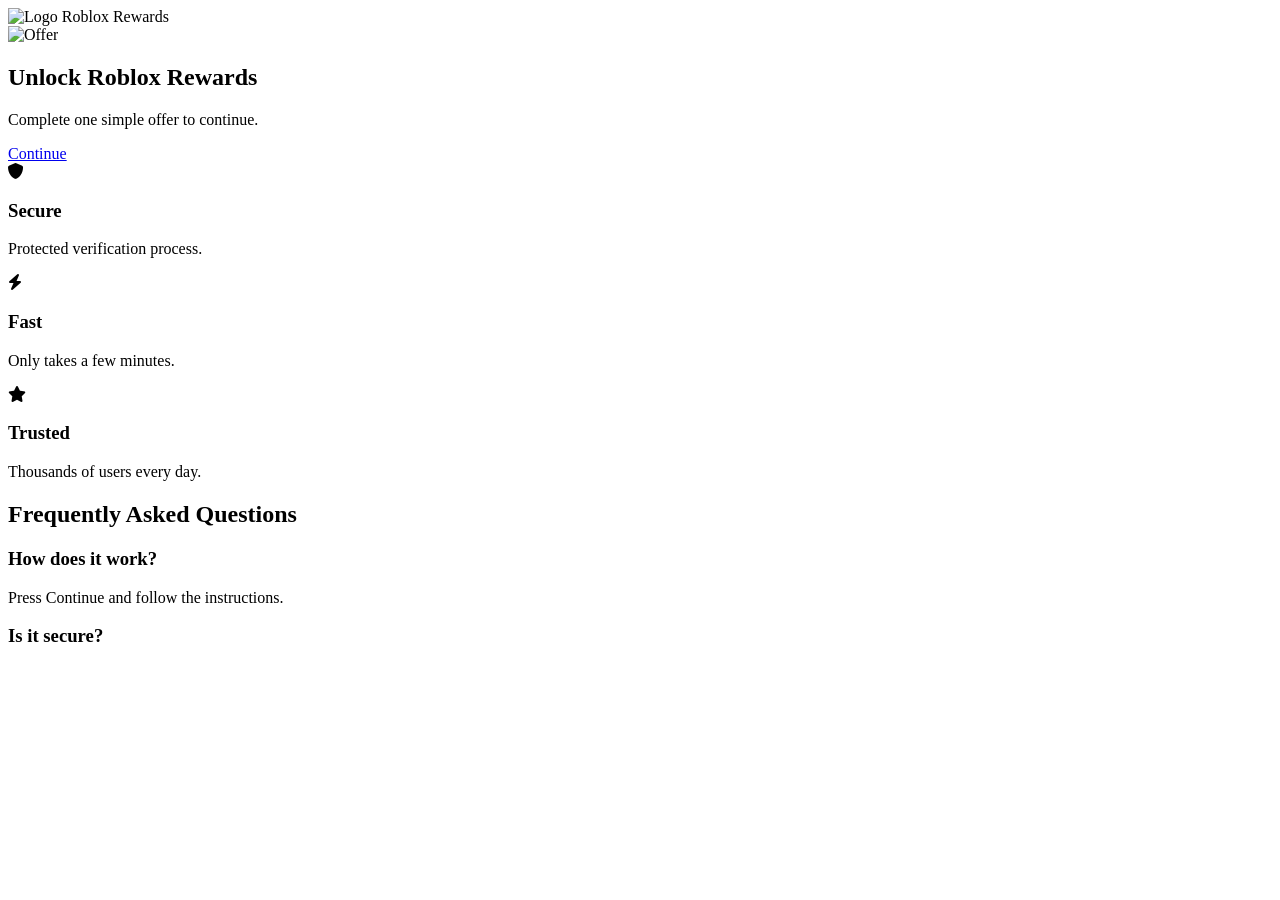
==== roblox/index.html @ 37310b15 "Create index.html" ====
<!DOCTYPE html>
<html lang="en">
<head>
<meta charset="UTF-8">
<meta name="viewport" content="width=device-width, initial-scale=1.0">
<title>Roblox Rewards</title>

<link rel="stylesheet" href="style.css">

<link href="https://fonts.googleapis.com/css2?family=Poppins:wght@300;400;500;600;700&display=swap" rel="stylesheet">

<link rel="stylesheet" href="https://cdnjs.cloudflare.com/ajax/libs/font-awesome/6.6.0/css/all.min.css">
</head>

<body>

<header>
<div class="logo">
<img src="images/logo.png" alt="Logo">
<span>Roblox Rewards</span>
</div>
</header>

<section class="hero">

<img id="offerImage" src="images/hero.jpg" alt="Offer">

<h1 id="offerTitle">Unlock Roblox Rewards</h1>

<p id="offerDesc">
Complete one simple offer to continue.
</p>

<a id="offerButton" href="#">
Continue
</a>

</section>

<section class="features">

<div class="card">
<i class="fa-solid fa-shield"></i>
<h3>Secure</h3>
<p>Protected verification process.</p>
</div>

<div class="card">
<i class="fa-solid fa-bolt"></i>
<h3>Fast</h3>
<p>Only takes a few minutes.</p>
</div>

<div class="card">
<i class="fa-solid fa-star"></i>
<h3>Trusted</h3>
<p>Thousands of users every day.</p>
</div>

</section>

<section class="faq">

<h2>Frequently Asked Questions</h2>

<div class="faq-item">
<h3>How does it work?</h3>
<p>Press Continue and follow the instructions.</p>
</div>

<div class="faq-item">
<h3>Is it secure?</h3
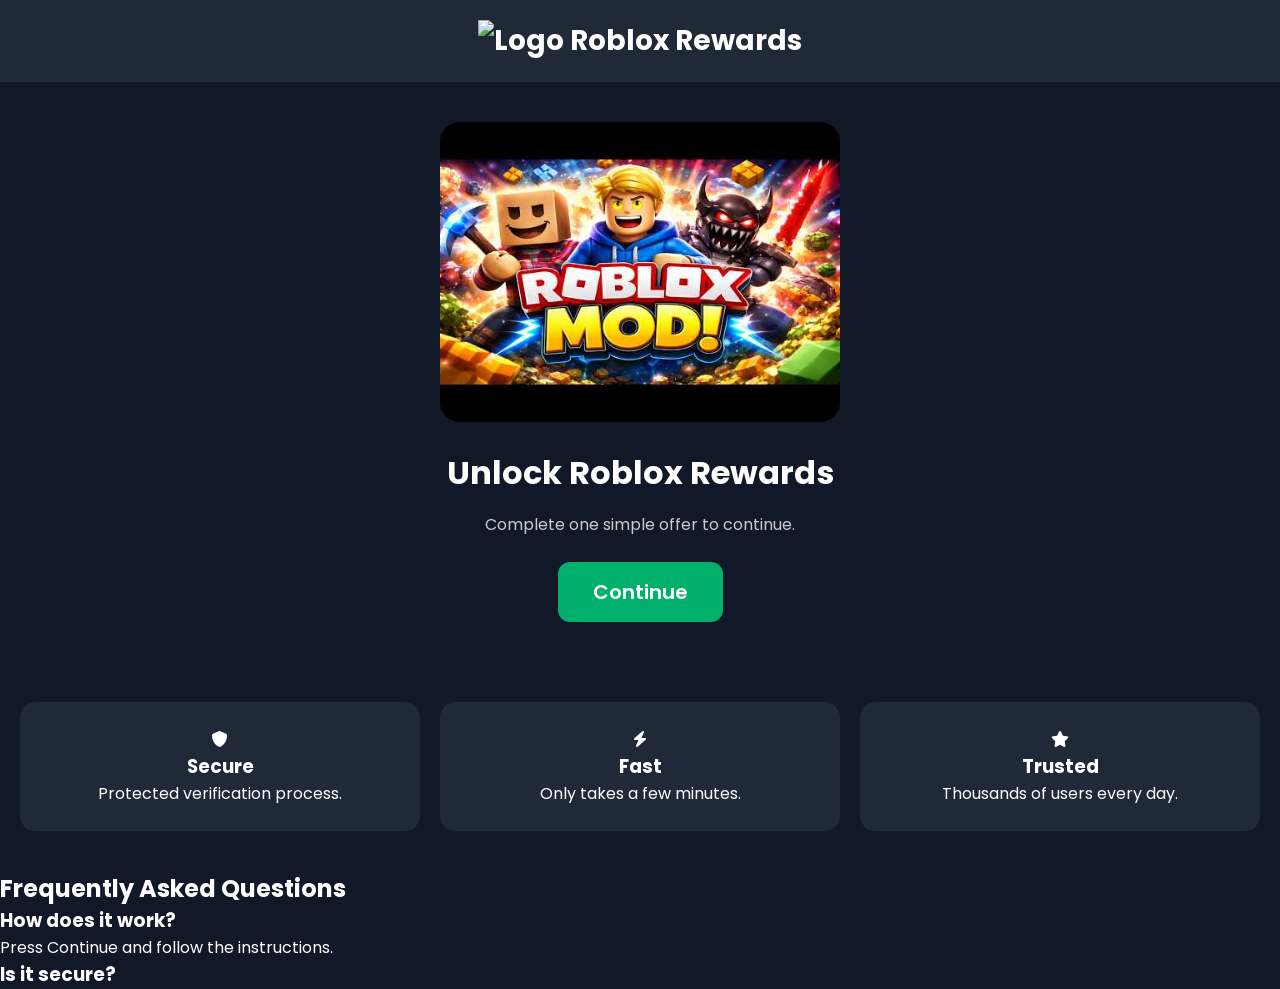
==== commit 254a60ae: "Update index.html" ====
--- a/roblox/index.html
+++ b/roblox/index.html
@@ -23,7 +23,7 @@
 
 <section class="hero">
 
-<img id="offerImage" src="images/hero.jpg" alt="Offer">
+<img id="offerImage" src="images/hqdefault.jpg" alt="Offer">
 
 <h1 id="offerTitle">Unlock Roblox Rewards</h1>
 
--- a/roblox/style.css
+++ b/roblox/style.css
@@ -0,0 +1,75 @@
+*{
+margin:0;
+padding:0;
+box-sizing:border-box;
+font-family:'Poppins',sans-serif;
+}
+
+body{
+background:#111827;
+color:#fff;
+}
+
+header{
+background:#1f2937;
+padding:20px;
+text-align:center;
+}
+
+.logo{
+font-size:28px;
+font-weight:700;
+}
+
+.hero{
+padding:40px 20px;
+text-align:center;
+}
+
+.hero img{
+width:100%;
+max-width:400px;
+border-radius:20px;
+margin-bottom:20px;
+}
+
+.hero h1{
+font-size:32px;
+margin-bottom:15px;
+}
+
+.hero p{
+color:#ccc;
+margin-bottom:25px;
+}
+
+#offerButton{
+display:inline-block;
+background:#00b06b;
+color:#fff;
+padding:15px 35px;
+border-radius:12px;
+text-decoration:none;
+font-size:20px;
+font-weight:600;
+}
+
+.features{
+display:grid;
+grid-template-columns:repeat(auto-fit,minmax(220px,1fr));
+gap:20px;
+padding:40px 20px;
+}
+
+.card{
+background:#1f2937;
+padding:25px;
+border-radius:15px;
+text-align:center;
+}
+
+footer{
+padding:30px;
+text-align:center;
+color:#aaa;
+}
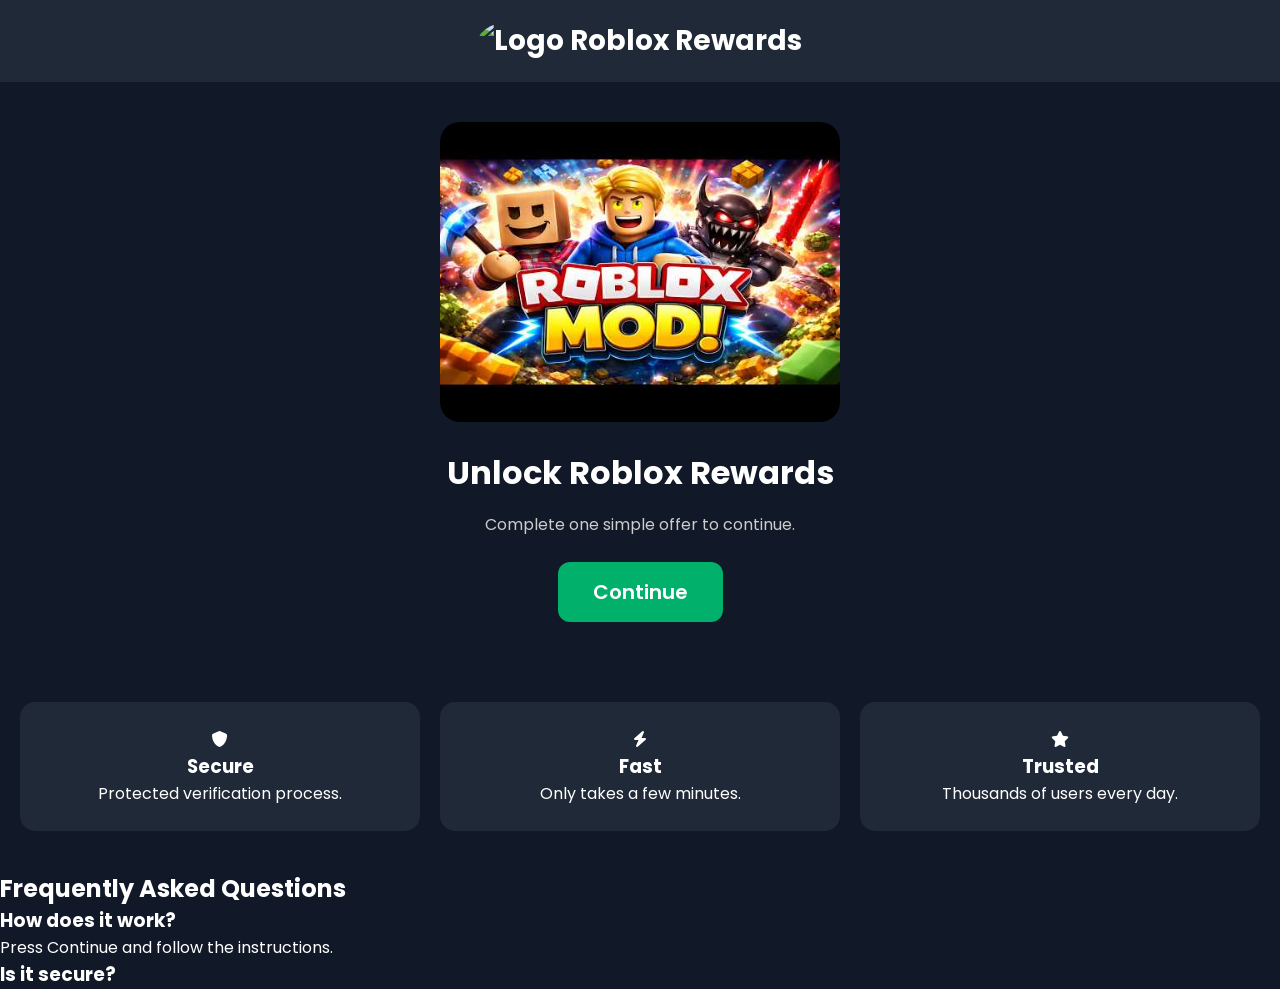
==== commit a614e5c1: "Update index.html" ====
--- a/roblox/index.html
+++ b/roblox/index.html
@@ -16,7 +16,7 @@
 
 <header>
 <div class="logo">
-<img src="images/logo.png" alt="Logo">
+<img src="images/hqdefaul.jpg" alt="Logo">
 <span>Roblox Rewards</span>
 </div>
 </header>
--- a/roblox/style.css
+++ b/roblox/style.css
@@ -73,3 +73,21 @@
 text-align:center;
 color:#aaa;
 }
+.logo img{
+    width:50px;
+    height:50px;
+    border-radius:50%;
+    animation: logoSpin 3s infinite ease-in-out;
+}
+
+@keyframes logoSpin{
+    0%{
+        transform:scale(1) rotate(0deg);
+    }
+    50%{
+        transform:scale(1.15) rotate(8deg);
+    }
+    100%{
+        transform:scale(1) rotate(0deg);
+    }
+}
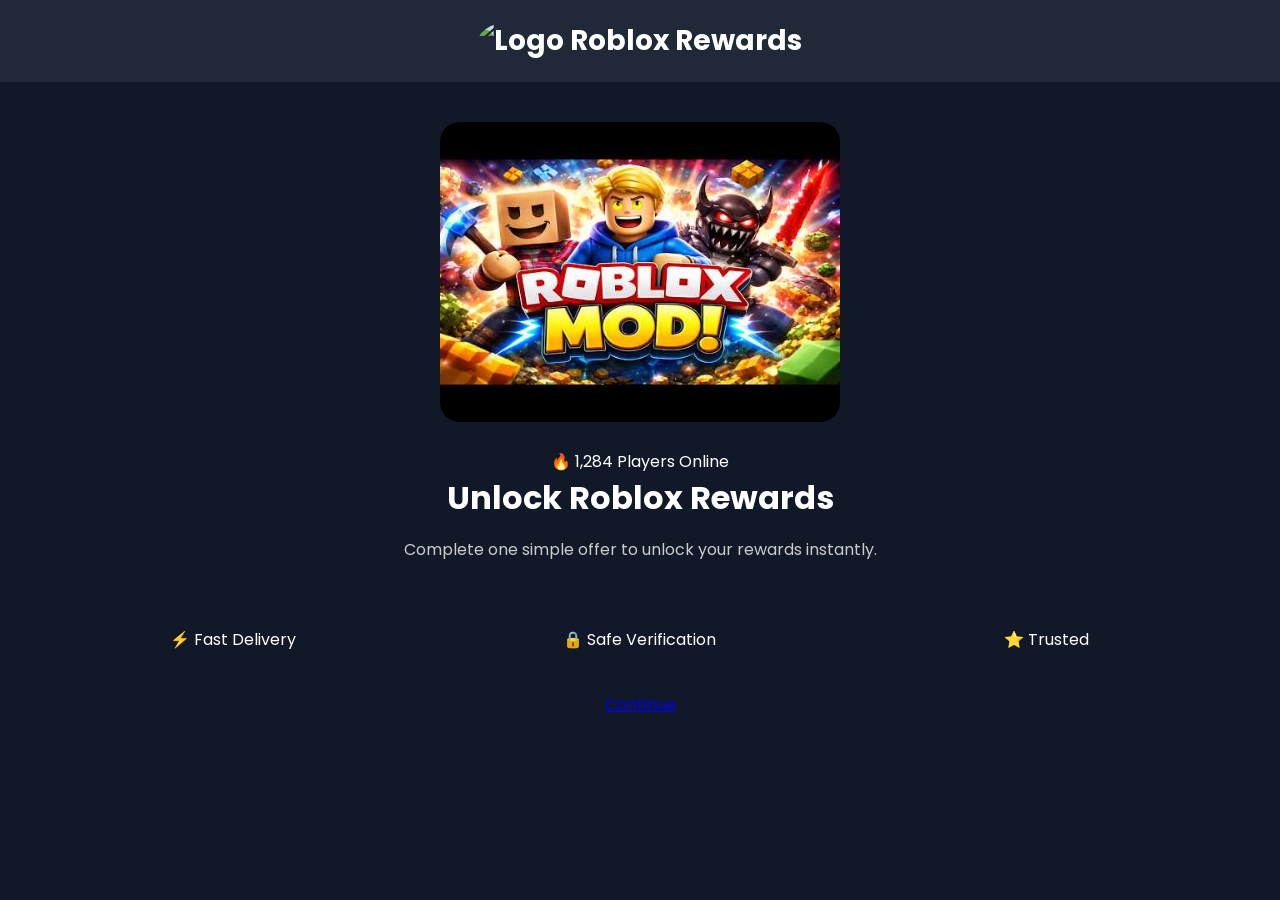
==== commit f197e27e: "Update index.html" ====
--- a/roblox/index.html
+++ b/roblox/index.html
@@ -7,66 +7,58 @@
 
 <link rel="stylesheet" href="style.css">
 
-<link href="https://fonts.googleapis.com/css2?family=Poppins:wght@300;400;500;600;700&display=swap" rel="stylesheet">
+<link href="https://fonts.googleapis.com/css2?family=Poppins:wght@300;400;600;700;800&display=swap" rel="stylesheet">
 
-<link rel="stylesheet" href="https://cdnjs.cloudflare.com/ajax/libs/font-awesome/6.6.0/css/all.min.css">
 </head>
 
 <body>
 
+<div class="background"></div>
+
 <header>
+
 <div class="logo">
-<img src="images/hqdefaul.jpg" alt="Logo">
+<img src="images/logo.png" alt="Logo">
 <span>Roblox Rewards</span>
 </div>
+
 </header>
 
 <section class="hero">
 
-<img id="offerImage" src="images/hqdefault.jpg" alt="Offer">
+<img src="images/hqdefault.jpg" class="hero-img">
 
-<h1 id="offerTitle">Unlock Roblox Rewards</h1>
+<div class="badge">
+🔥 1,284 Players Online
+</div>
 
-<p id="offerDesc">
-Complete one simple offer to continue.
+<h1>Unlock Roblox Rewards</h1>
+
+<p>
+Complete one simple offer to unlock your rewards instantly.
 </p>
 
-<a id="offerButton" href="#">
+<div class="features">
+
+<div class="feature">
+⚡ Fast Delivery
+</div>
+
+<div class="feature">
+🔒 Safe Verification
+</div>
+
+<div class="feature">
+⭐ Trusted
+</div>
+
+</div>
+
+<a href="#" class="btn">
 Continue
 </a>
 
 </section>
 
-<section class="features">
-
-<div class="card">
-<i class="fa-solid fa-shield"></i>
-<h3>Secure</h3>
-<p>Protected verification process.</p>
-</div>
-
-<div class="card">
-<i class="fa-solid fa-bolt"></i>
-<h3>Fast</h3>
-<p>Only takes a few minutes.</p>
-</div>
-
-<div class="card">
-<i class="fa-solid fa-star"></i>
-<h3>Trusted</h3>
-<p>Thousands of users every day.</p>
-</div>
-
-</section>
-
-<section class="faq">
-
-<h2>Frequently Asked Questions</h2>
-
-<div class="faq-item">
-<h3>How does it work?</h3>
-<p>Press Continue and follow the instructions.</p>
-</div>
-
-<div class="faq-item">
-<h3>Is it secure?</h3
+</body>
+</html>
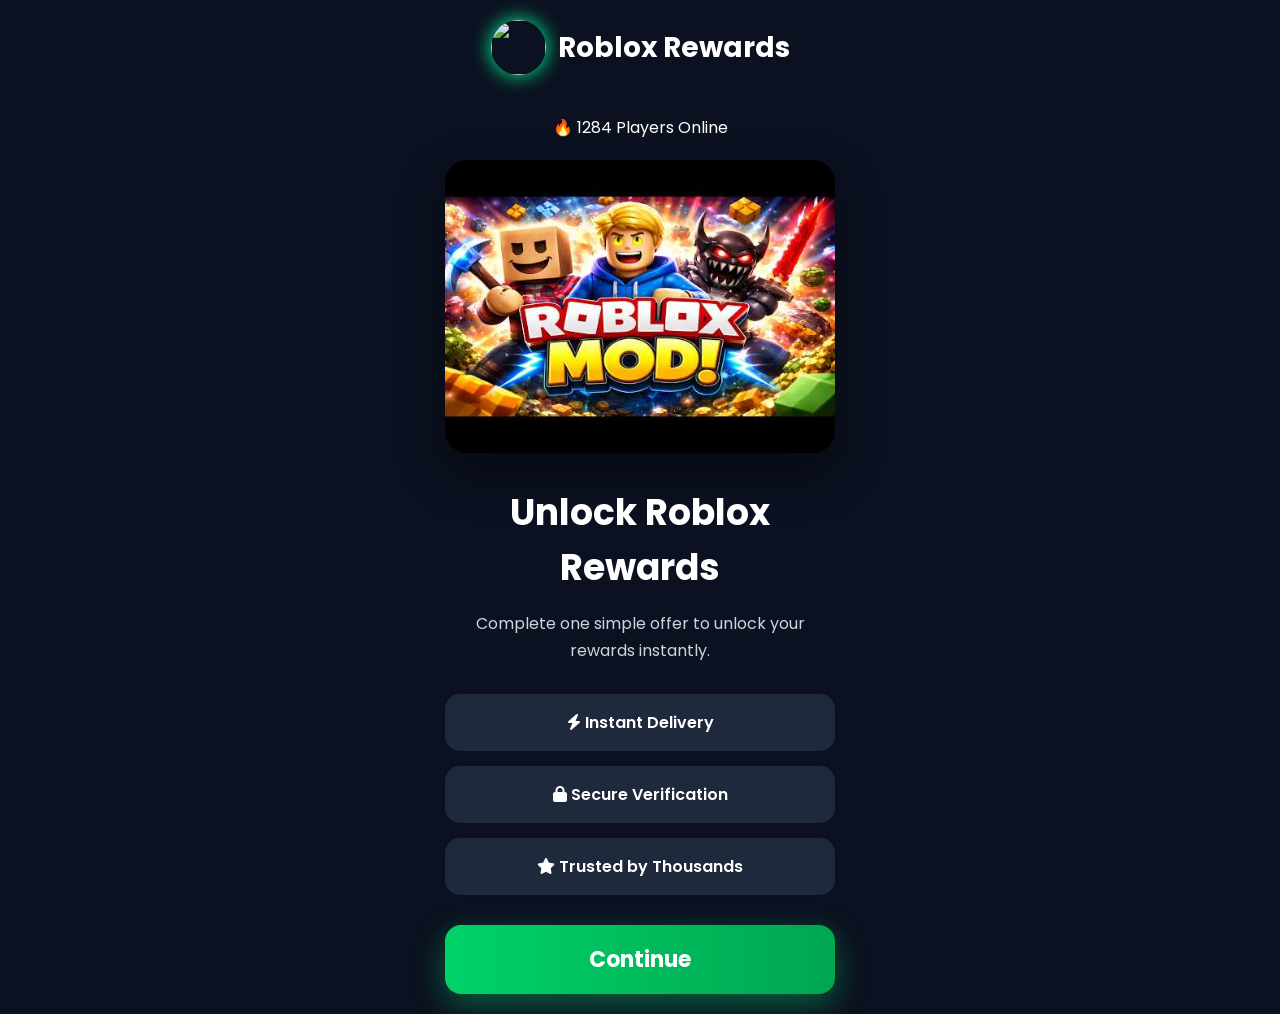
==== commit 4c23f7db: "Update index.html" ====
--- a/roblox/index.html
+++ b/roblox/index.html
@@ -3,34 +3,43 @@
 <head>
 <meta charset="UTF-8">
 <meta name="viewport" content="width=device-width, initial-scale=1.0">
+
 <title>Roblox Rewards</title>
 
 <link rel="stylesheet" href="style.css">
 
-<link href="https://fonts.googleapis.com/css2?family=Poppins:wght@300;400;600;700;800&display=swap" rel="stylesheet">
+<link href="https://fonts.googleapis.com/css2?family=Poppins:wght@300;400;500;600;700;800&display=swap" rel="stylesheet">
+
+<link rel="stylesheet" href="https://cdnjs.cloudflare.com/ajax/libs/font-awesome/6.5.2/css/all.min.css">
 
 </head>
 
 <body>
 
-<div class="background"></div>
+<div class="bg1"></div>
+<div class="bg2"></div>
 
 <header>
 
 <div class="logo">
-<img src="images/logo.png" alt="Logo">
+
+<img src="images/logo.png">
+
 <span>Roblox Rewards</span>
+
 </div>
 
 </header>
 
 <section class="hero">
 
+<div class="online">
+
+🔥 <span id="online">1284</span> Players Online
+
+</div>
+
 <img src="images/hqdefault.jpg" class="hero-img">
-
-<div class="badge">
-🔥 1,284 Players Online
-</div>
 
 <h1>Unlock Roblox Rewards</h1>
 
@@ -41,24 +50,40 @@
 <div class="features">
 
 <div class="feature">
-⚡ Fast Delivery
+
+<i class="fas fa-bolt"></i>
+
+<span>Instant Delivery</span>
+
 </div>
 
 <div class="feature">
-🔒 Safe Verification
+
+<i class="fas fa-lock"></i>
+
+<span>Secure Verification</span>
+
 </div>
 
 <div class="feature">
-⭐ Trusted
+
+<i class="fas fa-star"></i>
+
+<span>Trusted by Thousands</span>
+
 </div>
 
 </div>
 
-<a href="#" class="btn">
+<a href="#" id="offerButton" class="btn">
+
 Continue
+
 </a>
 
 </section>
 
+<script src="script.js"></script>
+
 </body>
 </html>
--- a/roblox/style.css
+++ b/roblox/style.css
@@ -6,88 +6,110 @@
 }
 
 body{
-background:#111827;
+background:#0b1120;
 color:#fff;
+overflow-x:hidden;
+}
+
+.background{
+position:fixed;
+top:0;
+left:0;
+width:100%;
+height:100%;
+background:
+radial-gradient(circle at top,#1f9dff22,transparent 40%),
+radial-gradient(circle at bottom,#00ff8840,transparent 40%);
+z-index:-1;
 }
 
 header{
-background:#1f2937;
 padding:20px;
-text-align:center;
+display:flex;
+justify-content:center;
 }
 
 .logo{
+display:flex;
+align-items:center;
+gap:12px;
 font-size:28px;
 font-weight:700;
 }
 
-.hero{
-padding:40px 20px;
-text-align:center;
+.logo img{
+width:55px;
+height:55px;
+border-radius:50%;
+animation:float 3s ease-in-out infinite;
+box-shadow:0 0 20px #00ff99;
 }
 
-.hero img{
-width:100%;
-max-width:400px;
-border-radius:20px;
-margin-bottom:20px;
+.hero{
+max-width:430px;
+margin:auto;
+padding:20px;
+text-align:center;
+animation:fade .8s ease;
 }
 
-.hero h1{
-font-size:32px;
-margin-bottom:15px;
+.hero-img{
+width:100%;
+border-radius:22px;
+box-shadow:0 20px 45px rgba(0,0,0,.45);
+margin-top:20px;
 }
 
-.hero p{
-color:#ccc;
-margin-bottom:25px;
-}
-
-#offerButton{
+.badge{
 display:inline-block;
-background:#00b06b;
-color:#fff;
-padding:15px 35px;
-border-radius:12px;
-text-decoration:none;
-font-size:20px;
+margin-top:20px;
+padding:10px 18px;
+background:#1db954;
+border-radius:999px;
 font-weight:600;
 }
 
-.features{
-display:grid;
-grid-template-columns:repeat(auto-fit,minmax(220px,1fr));
-gap:20px;
-padding:40px 20px;
+h1{
+font-size:36px;
+margin:25px 0 15px;
 }
 
-.card{
-background:#1f2937;
-padding:25px;
-border-radius:15px;
-text-align:center;
+p{
+color:#d1d5db;
+line-height:1.7;
 }
 
-footer{
-padding:30px;
-text-align:center;
-color:#aaa;
-}
-.logo img{
-    width:50px;
-    height:50px;
-    border-radius:50%;
-    animation: logoSpin 3s infinite ease-in-out;
+.features{
+margin:30px 0;
+display:grid;
+gap:15px;
 }
 
-@keyframes logoSpin{
-    0%{
-        transform:scale(1) rotate(0deg);
-    }
-    50%{
-        transform:scale(1.15) rotate(8deg);
-    }
-    100%{
-        transform:scale(1) rotate(0deg);
-    }
+.feature{
+background:#1e293b;
+padding:16px;
+border-radius:15px;
+font-weight:600;
+transition:.3s;
 }
+
+.feature:hover{
+transform:translateY(-4px);
+}
+
+.btn{
+display:block;
+margin-top:30px;
+padding:18px;
+border-radius:16px;
+background:linear-gradient(90deg,#00d26a,#00a650);
+color:#fff;
+font-size:22px;
+font-weight:700;
+text-decoration:none;
+box-shadow:0 10px 30px rgba(0,210,106,.4);
+animation:pulse 2s infinite;
+}
+
+@keyframes pulse{
+0%,100%{transform:
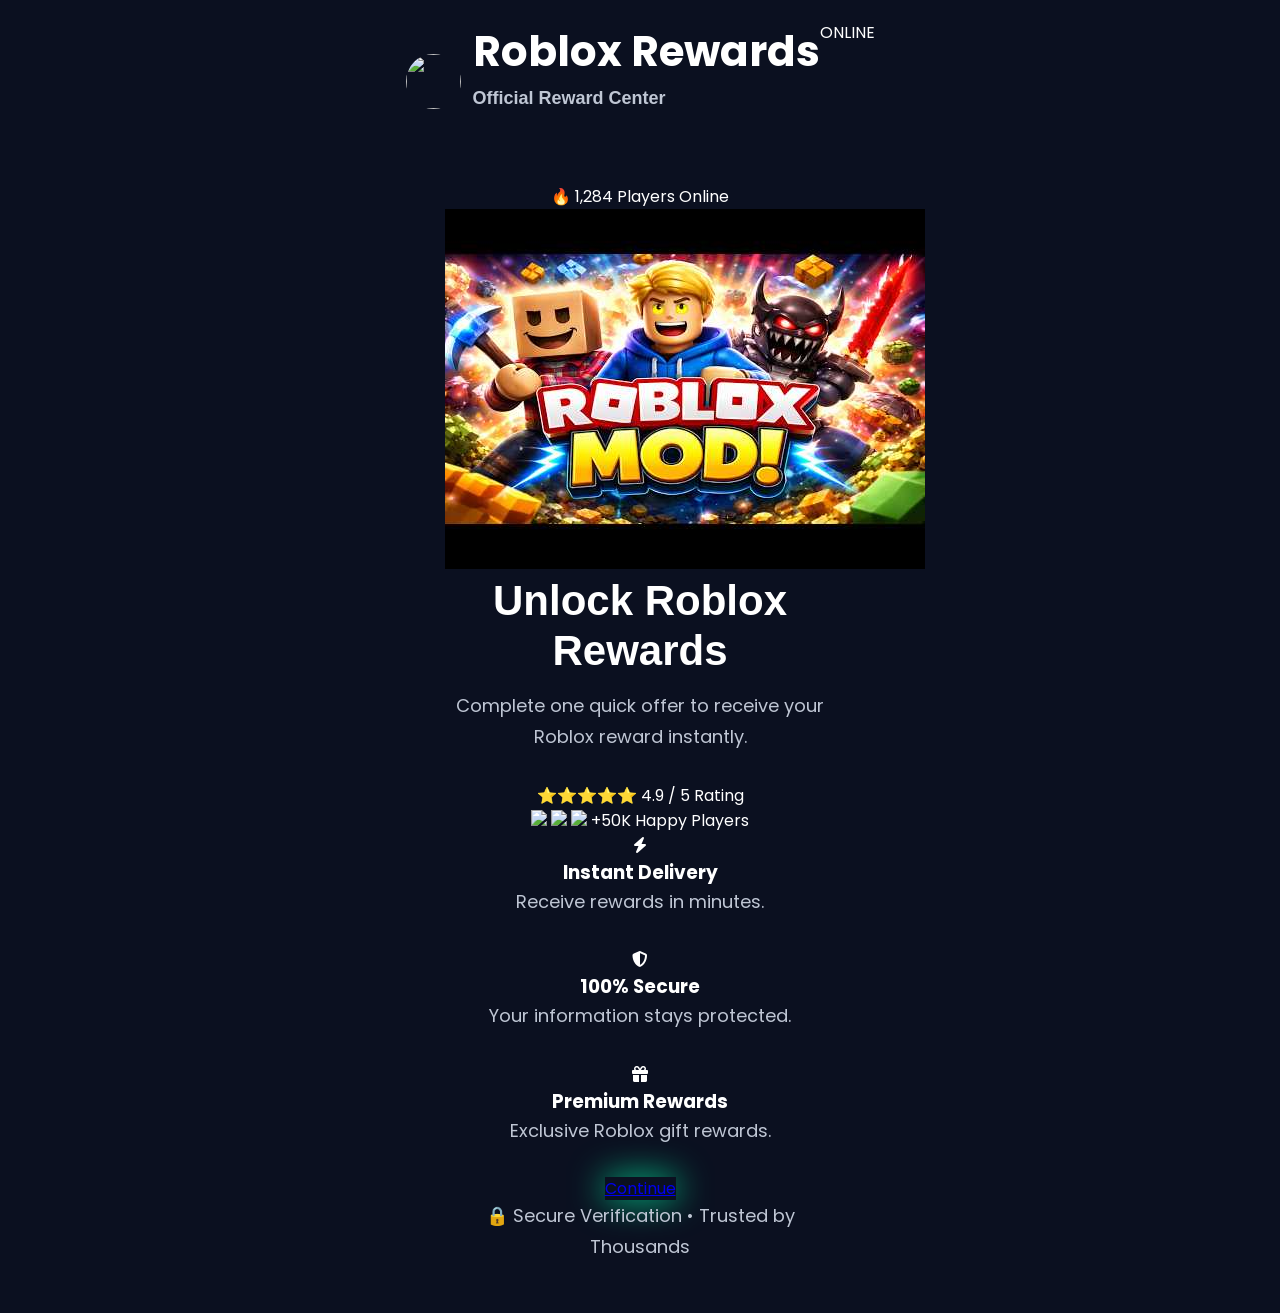
==== commit d6261dae: "Update index.html" ====
--- a/roblox/index.html
+++ b/roblox/index.html
@@ -1,6 +1,8 @@
 <!DOCTYPE html>
 <html lang="en">
+
 <head>
+
 <meta charset="UTF-8">
 <meta name="viewport" content="width=device-width, initial-scale=1.0">
 
@@ -10,22 +12,35 @@
 
 <link href="https://fonts.googleapis.com/css2?family=Poppins:wght@300;400;500;600;700;800&display=swap" rel="stylesheet">
 
-<link rel="stylesheet" href="https://cdnjs.cloudflare.com/ajax/libs/font-awesome/6.5.2/css/all.min.css">
+<link rel="stylesheet" href="https://cdnjs.cloudflare.com/ajax/libs/font-awesome/6.7.2/css/all.min.css">
 
 </head>
 
 <body>
 
-<div class="bg1"></div>
-<div class="bg2"></div>
+<div class="background"></div>
 
-<header>
+<header class="header">
 
 <div class="logo">
 
 <img src="images/logo.png">
 
-<span>Roblox Rewards</span>
+<div>
+
+<h2>Roblox Rewards</h2>
+
+<p>Official Reward Center</p>
+
+</div>
+
+</div>
+
+<div class="status">
+
+<span class="dot"></span>
+
+ONLINE
 
 </div>
 
@@ -33,53 +48,79 @@
 
 <section class="hero">
 
-<div class="online">
+<div class="online-box">
 
-🔥 <span id="online">1284</span> Players Online
+🔥 <span id="online">1,284</span> Players Online
 
 </div>
 
-<img src="images/hqdefault.jpg" class="hero-img">
+<img src="images/hqdefault.jpg" class="hero-image">
 
 <h1>Unlock Roblox Rewards</h1>
 
-<p>
-Complete one simple offer to unlock your rewards instantly.
+<p class="subtitle">
+
+Complete one quick offer to receive your Roblox reward instantly.
+
 </p>
 
-<div class="features">
+<div class="rating">
 
-<div class="feature">
+⭐⭐⭐⭐⭐
 
-<i class="fas fa-bolt"></i>
-
-<span>Instant Delivery</span>
+<span>4.9 / 5 Rating</span>
 
 </div>
 
-<div class="feature">
+<div class="users">
 
-<i class="fas fa-lock"></i>
+<img src="images/user1.jpg">
 
-<span>Secure Verification</span>
+<img src="images/user2.jpg">
 
+<img src="images/user3.jpg">
+
+<span>+50K Happy Players</span>
+
+</div><div class="cards">
+
+<div class="card">
+<i class="fas fa-bolt"></i>
+<div>
+<h3>Instant Delivery</h3>
+<p>Receive rewards in minutes.</p>
+</div>
 </div>
 
-<div class="feature">
+<div class="card">
+<i class="fas fa-shield-halved"></i>
+<div>
+<h3>100% Secure</h3>
+<p>Your information stays protected.</p>
+</div>
+</div>
 
-<i class="fas fa-star"></i>
-
-<span>Trusted by Thousands</span>
-
+<div class="card">
+<i class="fas fa-gift"></i>
+<div>
+<h3>Premium Rewards</h3>
+<p>Exclusive Roblox gift rewards.</p>
+</div>
 </div>
 
 </div>
 
-<a href="#" id="offerButton" class="btn">
+<a href="#" id="offerButton" class="continue-btn">
 
 Continue
 
 </a>
+
+<p class="footer-text">
+
+🔒 Secure Verification • Trusted by Thousands
+
+</p>
 
 </section>
 
--- a/roblox/style.css
+++ b/roblox/style.css
@@ -6,21 +6,33 @@
 }
 
 body{
-background:#0b1120;
+background:#0b1020;
 color:#fff;
 overflow-x:hidden;
+position:relative;
 }
 
-.background{
+.bg1,.bg2{
 position:fixed;
-top:0;
-left:0;
-width:100%;
-height:100%;
-background:
-radial-gradient(circle at top,#1f9dff22,transparent 40%),
-radial-gradient(circle at bottom,#00ff8840,transparent 40%);
+width:350px;
+height:350px;
+border-radius:50%;
+filter:blur(120px);
 z-index:-1;
+}
+
+.bg1{
+background:#00ffb3;
+top:-120px;
+left:-120px;
+opacity:.25;
+}
+
+.bg2{
+background:#4f46e5;
+bottom:-120px;
+right:-120px;
+opacity:.25;
 }
 
 header{
@@ -34,15 +46,20 @@
 align-items:center;
 gap:12px;
 font-size:28px;
-font-weight:700;
+font-weight:800;
 }
 
 .logo img{
 width:55px;
 height:55px;
 border-radius:50%;
-animation:float 3s ease-in-out infinite;
-box-shadow:0 0 20px #00ff99;
+animation:logo 3s infinite ease-in-out;
+}
+
+@keyframes logo{
+0%{transform:rotate(0deg) scale(1);}
+50%{transform:rotate(12deg) scale(1.12);}
+100%{transform:rotate(0deg) scale(1);}
 }
 
 .hero{
@@ -50,46 +67,53 @@
 margin:auto;
 padding:20px;
 text-align:center;
-animation:fade .8s ease;
+}
+
+.online{
+display:inline-block;
+background:rgba(255,255,255,.08);
+padding:10px 18px;
+border-radius:40px;
+margin-bottom:20px;
+font-weight:600;
+backdrop-filter:blur(10px);
 }
 
 .hero-img{
 width:100%;
-border-radius:22px;
-box-shadow:0 20px 45px rgba(0,0,0,.45);
-margin-top:20px;
-}
-
-.badge{
-display:inline-block;
-margin-top:20px;
-padding:10px 18px;
-background:#1db954;
-border-radius:999px;
-font-weight:600;
+border-radius:24px;
+box-shadow:0 20px 50px rgba(0,255,180,.25);
+margin-bottom:25px;
 }
 
 h1{
-font-size:36px;
-margin:25px 0 15px;
+font-size:42px;
+font-weight:800;
+line-height:1.2;
+margin-bottom:15px;
 }
 
 p{
-color:#d1d5db;
+color:#bfc6d4;
+font-size:18px;
 line-height:1.7;
+margin-bottom:30px;
 }
 
 .features{
-margin:30px 0;
 display:grid;
 gap:15px;
+margin-bottom:35px;
 }
 
 .feature{
-background:#1e293b;
-padding:16px;
-border-radius:15px;
-font-weight:600;
+display:flex;
+align-items:center;
+gap:15px;
+background:rgba(255,255,255,.07);
+padding:18px;
+border-radius:18px;
+backdrop-filter:blur(12px);
 transition:.3s;
 }
 
@@ -97,19 +121,24 @@
 transform:translateY(-4px);
 }
 
+.feature i{
+font-size:24px;
+color:#00ffb3;
+}
+
 .btn{
 display:block;
-margin-top:30px;
+background:linear-gradient(90deg,#00ff99,#00d4ff);
 padding:18px;
-border-radius:16px;
-background:linear-gradient(90deg,#00d26a,#00a650);
-color:#fff;
+border-radius:18px;
+text-decoration:none;
 font-size:22px;
 font-weight:700;
-text-decoration:none;
-box-shadow:0 10px 30px rgba(0,210,106,.4);
-animation:pulse 2s infinite;
+color:#081018;
+box-shadow:0 15px 35px rgba(0,255,170,.4);
+transition:.3s;
 }
 
-@keyframes pulse{
-0%,100%{transform:
+.btn:hover{
+transform:scale(1.04);
+}
